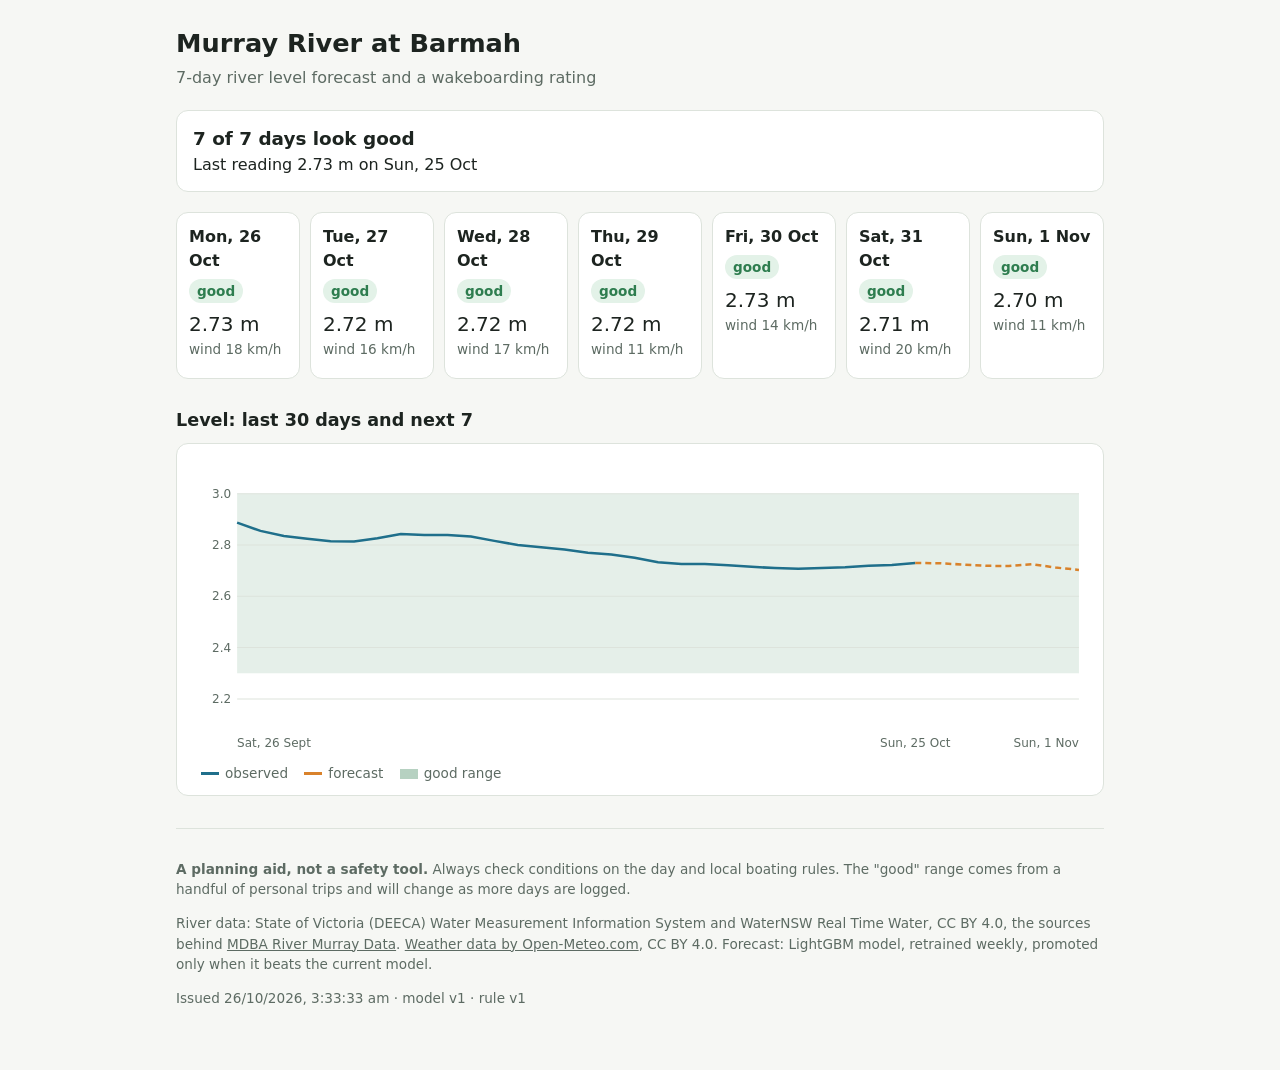
==== site/index.html @ 724bbcec "Add Step 9: inference pipeline, wakeboarding rule, static dashboard - rules/wakeboarding.yaml: good " ====
<!doctype html>
<html lang="en">
<head>
<meta charset="utf-8">
<meta name="viewport" content="width=device-width, initial-scale=1">
<title>Barmah River Forecast</title>
<meta name="description" content="7-day Murray River level forecast at Barmah with a wakeboarding rating.">
<style>
  :root {
    --bg: #f6f7f4; --card: #ffffff; --text: #1d2420; --muted: #5d6b63; --line: #dde3dc;
    --river: #1f6f8b; --forecast: #d9822b;
    --good: #2e7d4f; --good-bg: #e3f2e8; --marginal: #a26a00; --marginal-bg: #fbf0d9;
    --nogo: #b23a3a; --nogo-bg: #f8e1e1; --none: #5d6b63; --none-bg: #eceeea;
  }
  @media (prefers-color-scheme: dark) {
    :root:not([data-theme="light"]) {
      --bg: #121614; --card: #1b211e; --text: #e6ece8; --muted: #9aa8a0; --line: #2c3530;
      --river: #5fb3d1; --forecast: #f0a356;
      --good: #6fcf97; --good-bg: #1d3226; --marginal: #f2c14e; --marginal-bg: #3a3020;
      --nogo: #f08080; --nogo-bg: #3b2222; --none: #9aa8a0; --none-bg: #262c29;
    }
  }
  :root[data-theme="dark"] {
    --bg: #121614; --card: #1b211e; --text: #e6ece8; --muted: #9aa8a0; --line: #2c3530;
    --river: #5fb3d1; --forecast: #f0a356;
    --good: #6fcf97; --good-bg: #1d3226; --marginal: #f2c14e; --marginal-bg: #3a3020;
    --nogo: #f08080; --nogo-bg: #3b2222; --none: #9aa8a0; --none-bg: #262c29;
  }
  * { box-sizing: border-box; }
  body { margin: 0; background: var(--bg); color: var(--text);
         font: 16px/1.5 system-ui, -apple-system, "Segoe UI", sans-serif; }
  main { max-width: 960px; margin: 0 auto; padding: 24px 16px 48px; }
  h1 { font-size: 1.6rem; margin: 0 0 4px; }
  .sub { color: var(--muted); margin: 0 0 20px; }
  .status { background: var(--card); border: 1px solid var(--line); border-radius: 12px;
            padding: 14px 16px; margin-bottom: 20px; }
  .status strong { font-size: 1.15rem; }
  .days { display: grid; grid-template-columns: repeat(auto-fill, minmax(120px, 1fr)); gap: 10px; }
  .day { border-radius: 12px; padding: 12px; border: 1px solid var(--line); background: var(--card); }
  .day .date { font-weight: 600; }
  .day .rating { display: inline-block; margin: 6px 0; padding: 2px 8px; border-radius: 999px;
                 font-size: .85rem; font-weight: 600; }
  .good .rating { color: var(--good); background: var(--good-bg); }
  .marginal .rating { color: var(--marginal); background: var(--marginal-bg); }
  .no-go .rating { color: var(--nogo); background: var(--nogo-bg); }
  .none .rating { color: var(--none); background: var(--none-bg); }
  .day .num { font-size: 1.25rem; font-variant-numeric: tabular-nums; }
  .day .meta, .day .why { color: var(--muted); font-size: .85rem; }
  .day .why { margin-top: 6px; }
  section { margin-top: 28px; }
  h2 { font-size: 1.1rem; margin: 0 0 10px; }
  .chart { background: var(--card); border: 1px solid var(--line); border-radius: 12px; padding: 12px; }
  svg { width: 100%; height: auto; display: block; }
  .legend { color: var(--muted); font-size: .85rem; margin-top: 6px; }
  .legend span { display: inline-block; width: 18px; height: 3px; vertical-align: middle; margin: 0 6px 0 12px; }
  footer { margin-top: 32px; color: var(--muted); font-size: .85rem; border-top: 1px solid var(--line); padding-top: 16px; }
  footer a { color: inherit; }
  .error { color: var(--nogo); }
</style>
</head>
<body>
<main>
  <h1>Murray River at Barmah</h1>
  <p class="sub">7-day river level forecast and a wakeboarding rating</p>

  <div class="status" id="status">Loading forecast…</div>
  <div class="days" id="days"></div>

  <section>
    <h2>Level: last 30 days and next 7</h2>
    <div class="chart"><svg id="chart" viewBox="0 0 900 300" role="img" aria-label="River level chart"></svg>
      <div class="legend"><span style="background:var(--river)"></span>observed
        <span style="background:var(--forecast)"></span>forecast
        <span style="background:var(--good);opacity:.35;height:10px"></span>good range</div>
    </div>
  </section>

  <footer>
    <p><strong>A planning aid, not a safety tool.</strong> Always check conditions on the day and local boating rules.
       The "good" range comes from a handful of personal trips and will change as more days are logged.</p>
    <p>River data: State of Victoria (DEECA) Water Measurement Information System and WaterNSW Real Time Water,
       CC BY 4.0, the sources behind <a href="https://riverdata.mdba.gov.au/">MDBA River Murray Data</a>.
       <a href="https://open-meteo.com/">Weather data by Open-Meteo.com</a>, CC BY 4.0.
       Forecast: LightGBM model, retrained weekly, promoted only when it beats the current model.</p>
    <p id="meta"></p>
  </footer>
</main>

<script>
const RATING_CLASS = { "good": "good", "marginal": "marginal", "no-go": "no-go", "no forecast": "none" };
const GOOD = [2.30, 3.00]; // keep in sync with src/murray/rules/wakeboarding.yaml

const fmtDay = iso => new Date(iso + "T00:00:00").toLocaleDateString("en-AU",
  { weekday: "short", day: "numeric", month: "short" });

function el(tag, cls, text) {
  const e = document.createElement(tag);
  if (cls) e.className = cls;
  if (text !== undefined) e.textContent = text;
  return e;
}

function renderDays(days) {
  const box = document.getElementById("days");
  for (const d of days) {
    const card = el("div", "day " + (RATING_CLASS[d.rating] || "none"));
    card.append(el("div", "date", fmtDay(d.date)), el("div", "rating", d.rating),
      el("div", "num", d.level_m.toFixed(2) + " m"),
      el("div", "meta", d.wind_kmh == null ? "wind: n/a" : "wind " + Math.round(d.wind_kmh) + " km/h"),
      // Reasons only matter when a day isn't good.
      el("div", "why", d.rating === "good" ? "" : d.reasons.join(" · ")));
    box.append(card);
  }
}

function renderChart(history, days) {
  const svg = document.getElementById("chart");
  const W = 900, H = 300, L = 48, R = 12, T = 12, B = 32;
  const pts = [...history.map(p => ({ d: p.date, v: p.level_m, f: false })),
               ...days.map(p => ({ d: p.date, v: p.level_m, f: true }))];
  if (!pts.length) return;
  const vals = pts.map(p => p.v).concat(GOOD);
  const lo = Math.floor((Math.min(...vals) - 0.1) * 10) / 10, hi = Math.ceil((Math.max(...vals) + 0.1) * 10) / 10;
  const x = i => L + (W - L - R) * i / (pts.length - 1);
  const y = v => T + (H - T - B) * (1 - (v - lo) / (hi - lo));
  const ns = "http://www.w3.org/2000/svg";
  const add = (tag, attrs) => { const e = document.createElementNS(ns, tag);
    for (const [k, v] of Object.entries(attrs)) e.setAttribute(k, v); svg.append(e); return e; };
  const css = name => getComputedStyle(document.documentElement).getPropertyValue(name).trim();

  add("rect", { x: L, y: y(GOOD[1]), width: W - L - R, height: y(GOOD[0]) - y(GOOD[1]),
                fill: css("--good"), opacity: 0.12 });
  for (let v = lo; v <= hi + 1e-9; v += 0.1) {
    if (Math.round(v * 10) % 2) continue;
    add("line", { x1: L, x2: W - R, y1: y(v), y2: y(v), stroke: css("--line") });
    add("text", { x: L - 6, y: y(v) + 4, "text-anchor": "end", "font-size": 12, fill: css("--muted") })
      .textContent = v.toFixed(1);
  }
  const path = sel => sel.map(([p, i]) => `${x(i)},${y(p.v)}`).join(" ");
  const idx = pts.map((p, i) => [p, i]);
  const obs = idx.filter(([p]) => !p.f), fc = idx.filter(([p]) => p.f);
  add("polyline", { points: path(obs), fill: "none", stroke: css("--river"), "stroke-width": 2.5 });
  if (fc.length && obs.length) add("polyline", { points: path([obs[obs.length - 1], ...fc]), fill: "none",
    stroke: css("--forecast"), "stroke-width": 2.5, "stroke-dasharray": "6 4" });
  for (const i of [0, obs.length - 1, pts.length - 1]) {
    if (i < 0) continue;
    add("text", { x: x(i), y: H - 10, "text-anchor": i === 0 ? "start" : i === pts.length - 1 ? "end" : "middle",
                  "font-size": 12, fill: css("--muted") }).textContent = fmtDay(pts[i].d);
  }
}

fetch("forecast.json", { cache: "no-store" })
  .then(r => { if (!r.ok) throw new Error("HTTP " + r.status); return r.json(); })
  .then(f => {
    const status = document.getElementById("status");
    if (f.status !== "ok") {
      status.innerHTML = "";
      status.append(el("strong", null, "No forecast right now"), el("div", null, f.reason || ""));
    } else {
      const goodDays = f.days.filter(d => d.rating === "good").length;
      status.innerHTML = "";
      status.append(el("strong", null, `${goodDays} of ${f.days.length} days look good`),
        el("div", null, `Last reading ${f.observed_level_m.toFixed(2)} m on ${fmtDay(f.observed_date)}`));
      renderDays(f.days);
      renderChart(f.history, f.days);
    }
    document.getElementById("meta").textContent =
      `Issued ${new Date(f.issued_at).toLocaleString("en-AU")} · model v${f.model_version} · rule v${f.rule_version}`;
  })
  .catch(e => {
    const s = document.getElementById("status");
    s.innerHTML = "";
    s.append(el("strong", "error", "Could not load the forecast"), el("div", null, String(e)));
  });
</script>
</body>
</html>
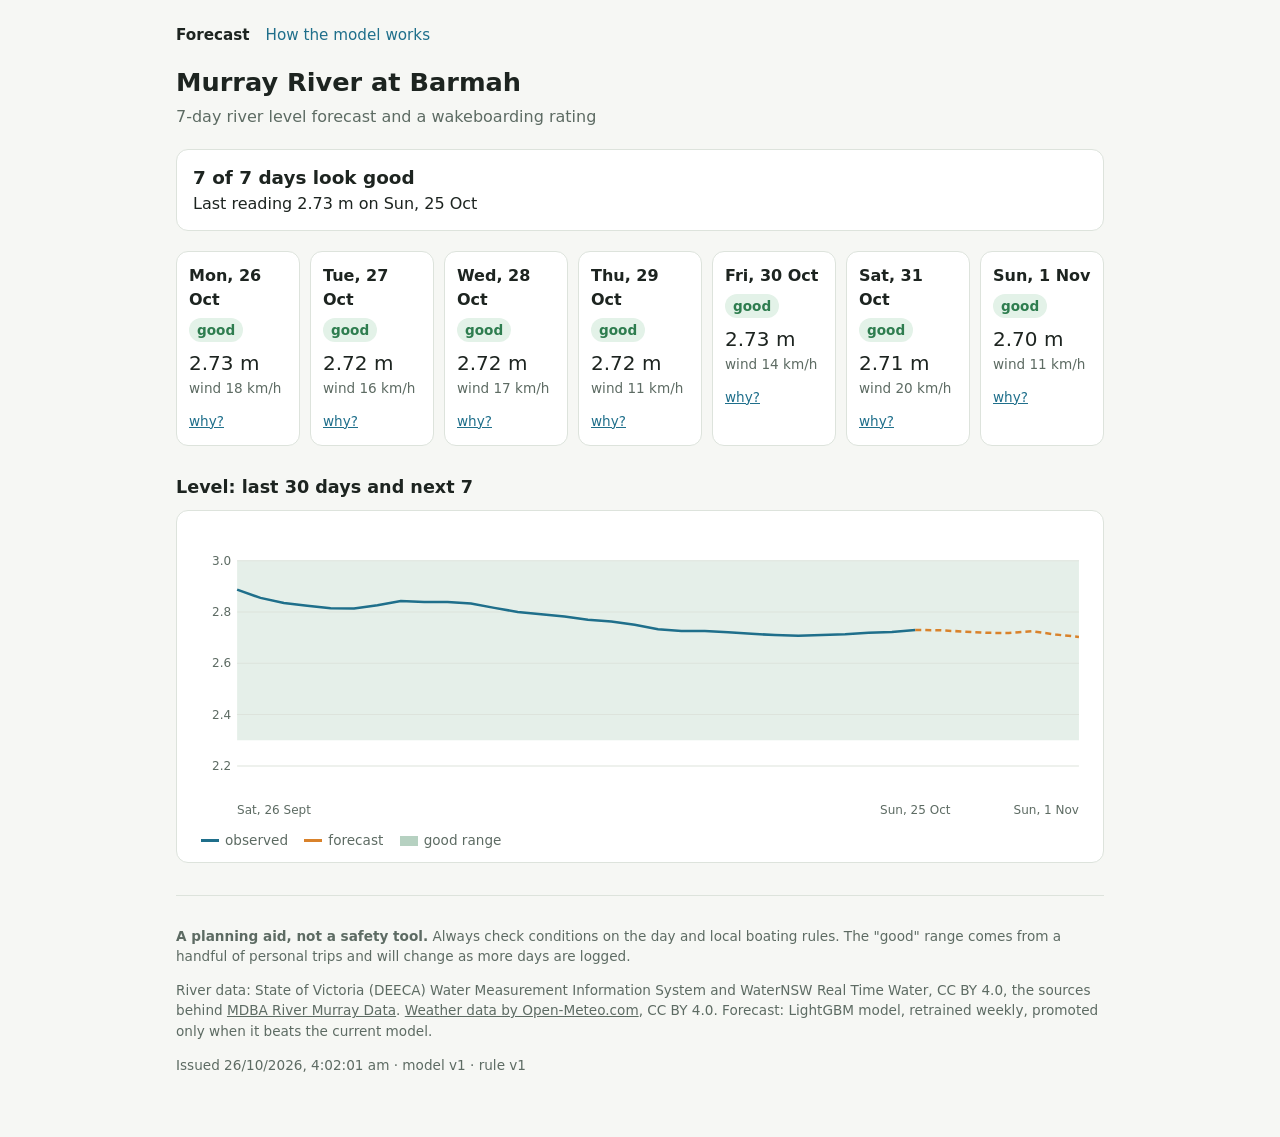
==== commit 470d96b7: "Add model explainability page: SHAP, backtest, MLflow registry history - BarmahForecaster.contributi" ====
--- a/site/index.html
+++ b/site/index.html
@@ -5,61 +5,11 @@
 <meta name="viewport" content="width=device-width, initial-scale=1">
 <title>Barmah River Forecast</title>
 <meta name="description" content="7-day Murray River level forecast at Barmah with a wakeboarding rating.">
-<style>
-  :root {
-    --bg: #f6f7f4; --card: #ffffff; --text: #1d2420; --muted: #5d6b63; --line: #dde3dc;
-    --river: #1f6f8b; --forecast: #d9822b;
-    --good: #2e7d4f; --good-bg: #e3f2e8; --marginal: #a26a00; --marginal-bg: #fbf0d9;
-    --nogo: #b23a3a; --nogo-bg: #f8e1e1; --none: #5d6b63; --none-bg: #eceeea;
-  }
-  @media (prefers-color-scheme: dark) {
-    :root:not([data-theme="light"]) {
-      --bg: #121614; --card: #1b211e; --text: #e6ece8; --muted: #9aa8a0; --line: #2c3530;
-      --river: #5fb3d1; --forecast: #f0a356;
-      --good: #6fcf97; --good-bg: #1d3226; --marginal: #f2c14e; --marginal-bg: #3a3020;
-      --nogo: #f08080; --nogo-bg: #3b2222; --none: #9aa8a0; --none-bg: #262c29;
-    }
-  }
-  :root[data-theme="dark"] {
-    --bg: #121614; --card: #1b211e; --text: #e6ece8; --muted: #9aa8a0; --line: #2c3530;
-    --river: #5fb3d1; --forecast: #f0a356;
-    --good: #6fcf97; --good-bg: #1d3226; --marginal: #f2c14e; --marginal-bg: #3a3020;
-    --nogo: #f08080; --nogo-bg: #3b2222; --none: #9aa8a0; --none-bg: #262c29;
-  }
-  * { box-sizing: border-box; }
-  body { margin: 0; background: var(--bg); color: var(--text);
-         font: 16px/1.5 system-ui, -apple-system, "Segoe UI", sans-serif; }
-  main { max-width: 960px; margin: 0 auto; padding: 24px 16px 48px; }
-  h1 { font-size: 1.6rem; margin: 0 0 4px; }
-  .sub { color: var(--muted); margin: 0 0 20px; }
-  .status { background: var(--card); border: 1px solid var(--line); border-radius: 12px;
-            padding: 14px 16px; margin-bottom: 20px; }
-  .status strong { font-size: 1.15rem; }
-  .days { display: grid; grid-template-columns: repeat(auto-fill, minmax(120px, 1fr)); gap: 10px; }
-  .day { border-radius: 12px; padding: 12px; border: 1px solid var(--line); background: var(--card); }
-  .day .date { font-weight: 600; }
-  .day .rating { display: inline-block; margin: 6px 0; padding: 2px 8px; border-radius: 999px;
-                 font-size: .85rem; font-weight: 600; }
-  .good .rating { color: var(--good); background: var(--good-bg); }
-  .marginal .rating { color: var(--marginal); background: var(--marginal-bg); }
-  .no-go .rating { color: var(--nogo); background: var(--nogo-bg); }
-  .none .rating { color: var(--none); background: var(--none-bg); }
-  .day .num { font-size: 1.25rem; font-variant-numeric: tabular-nums; }
-  .day .meta, .day .why { color: var(--muted); font-size: .85rem; }
-  .day .why { margin-top: 6px; }
-  section { margin-top: 28px; }
-  h2 { font-size: 1.1rem; margin: 0 0 10px; }
-  .chart { background: var(--card); border: 1px solid var(--line); border-radius: 12px; padding: 12px; }
-  svg { width: 100%; height: auto; display: block; }
-  .legend { color: var(--muted); font-size: .85rem; margin-top: 6px; }
-  .legend span { display: inline-block; width: 18px; height: 3px; vertical-align: middle; margin: 0 6px 0 12px; }
-  footer { margin-top: 32px; color: var(--muted); font-size: .85rem; border-top: 1px solid var(--line); padding-top: 16px; }
-  footer a { color: inherit; }
-  .error { color: var(--nogo); }
-</style>
+<link rel="stylesheet" href="style.css">
 </head>
 <body>
 <main>
+  <nav><a href="index.html" aria-current="page">Forecast</a><a href="model.html">How the model works</a></nav>
   <h1>Murray River at Barmah</h1>
   <p class="sub">7-day river level forecast and a wakeboarding rating</p>
 
@@ -109,6 +59,9 @@
       el("div", "meta", d.wind_kmh == null ? "wind: n/a" : "wind " + Math.round(d.wind_kmh) + " km/h"),
       // Reasons only matter when a day isn't good.
       el("div", "why", d.rating === "good" ? "" : d.reasons.join(" · ")));
+    const why = el("a", "why-link", "why?");
+    why.href = "model.html#day=" + d.date;
+    card.append(why);
     box.append(card);
   }
 }
--- a/site/style.css
+++ b/site/style.css
@@ -0,0 +1,71 @@
+:root {
+  --bg: #f6f7f4; --card: #ffffff; --text: #1d2420; --muted: #5d6b63; --line: #dde3dc;
+  --river: #1f6f8b; --forecast: #d9822b;
+  --good: #2e7d4f; --good-bg: #e3f2e8; --marginal: #a26a00; --marginal-bg: #fbf0d9;
+  --nogo: #b23a3a; --nogo-bg: #f8e1e1; --none: #5d6b63; --none-bg: #eceeea;
+}
+@media (prefers-color-scheme: dark) {
+  :root:not([data-theme="light"]) {
+    --bg: #121614; --card: #1b211e; --text: #e6ece8; --muted: #9aa8a0; --line: #2c3530;
+    --river: #5fb3d1; --forecast: #f0a356;
+    --good: #6fcf97; --good-bg: #1d3226; --marginal: #f2c14e; --marginal-bg: #3a3020;
+    --nogo: #f08080; --nogo-bg: #3b2222; --none: #9aa8a0; --none-bg: #262c29;
+  }
+}
+:root[data-theme="dark"] {
+  --bg: #121614; --card: #1b211e; --text: #e6ece8; --muted: #9aa8a0; --line: #2c3530;
+  --river: #5fb3d1; --forecast: #f0a356;
+  --good: #6fcf97; --good-bg: #1d3226; --marginal: #f2c14e; --marginal-bg: #3a3020;
+  --nogo: #f08080; --nogo-bg: #3b2222; --none: #9aa8a0; --none-bg: #262c29;
+}
+* { box-sizing: border-box; }
+body { margin: 0; background: var(--bg); color: var(--text);
+       font: 16px/1.5 system-ui, -apple-system, "Segoe UI", sans-serif; }
+main { max-width: 960px; margin: 0 auto; padding: 24px 16px 48px; }
+h1 { font-size: 1.6rem; margin: 0 0 4px; }
+.sub { color: var(--muted); margin: 0 0 20px; }
+.status { background: var(--card); border: 1px solid var(--line); border-radius: 12px;
+          padding: 14px 16px; margin-bottom: 20px; }
+.status strong { font-size: 1.15rem; }
+.days { display: grid; grid-template-columns: repeat(auto-fill, minmax(120px, 1fr)); gap: 10px; }
+.day { border-radius: 12px; padding: 12px; border: 1px solid var(--line); background: var(--card); }
+.day .date { font-weight: 600; }
+.day .rating { display: inline-block; margin: 6px 0; padding: 2px 8px; border-radius: 999px;
+               font-size: .85rem; font-weight: 600; }
+.good .rating { color: var(--good); background: var(--good-bg); }
+.marginal .rating { color: var(--marginal); background: var(--marginal-bg); }
+.no-go .rating { color: var(--nogo); background: var(--nogo-bg); }
+.none .rating { color: var(--none); background: var(--none-bg); }
+.day .num { font-size: 1.25rem; font-variant-numeric: tabular-nums; }
+.day .meta, .day .why { color: var(--muted); font-size: .85rem; }
+.day .why { margin-top: 6px; }
+section { margin-top: 28px; }
+h2 { font-size: 1.1rem; margin: 0 0 10px; }
+.chart { background: var(--card); border: 1px solid var(--line); border-radius: 12px; padding: 12px; }
+svg { width: 100%; height: auto; display: block; }
+.legend { color: var(--muted); font-size: .85rem; margin-top: 6px; }
+.legend span { display: inline-block; width: 18px; height: 3px; vertical-align: middle; margin: 0 6px 0 12px; }
+footer { margin-top: 32px; color: var(--muted); font-size: .85rem; border-top: 1px solid var(--line); padding-top: 16px; }
+footer a { color: inherit; }
+.error { color: var(--nogo); }
+
+/* --- shared extras (nav, model page) --- */
+nav { display: flex; gap: 16px; margin-bottom: 16px; font-size: .95rem; }
+nav a { color: var(--river); text-decoration: none; }
+nav a[aria-current="page"] { color: var(--text); font-weight: 600; }
+.why-link { display: inline-block; margin-top: 6px; font-size: .85rem; color: var(--river); }
+.picker { display: flex; flex-wrap: wrap; gap: 6px; margin: 0 0 12px; }
+.picker button { font: inherit; font-size: .85rem; padding: 4px 10px; border-radius: 999px;
+                 border: 1px solid var(--line); background: var(--card); color: var(--text); cursor: pointer; }
+.picker button[aria-pressed="true"] { background: var(--river); border-color: var(--river); color: var(--bg); }
+.caption { margin: 8px 0 0; }
+.note { color: var(--muted); font-size: .9rem; }
+table { border-collapse: collapse; width: 100%; font-size: .9rem; font-variant-numeric: tabular-nums; }
+th, td { text-align: left; padding: 6px 8px; border-bottom: 1px solid var(--line); }
+th { color: var(--muted); font-weight: 600; }
+tr.champion td { background: var(--good-bg); }
+.scroll { overflow-x: auto; }
+.toggle { font: inherit; font-size: .85rem; background: none; border: 0; color: var(--river);
+          cursor: pointer; padding: 0; margin-top: 8px; }
+ul.limits { padding-left: 20px; margin: 0; }
+ul.limits li { margin-bottom: 6px; }
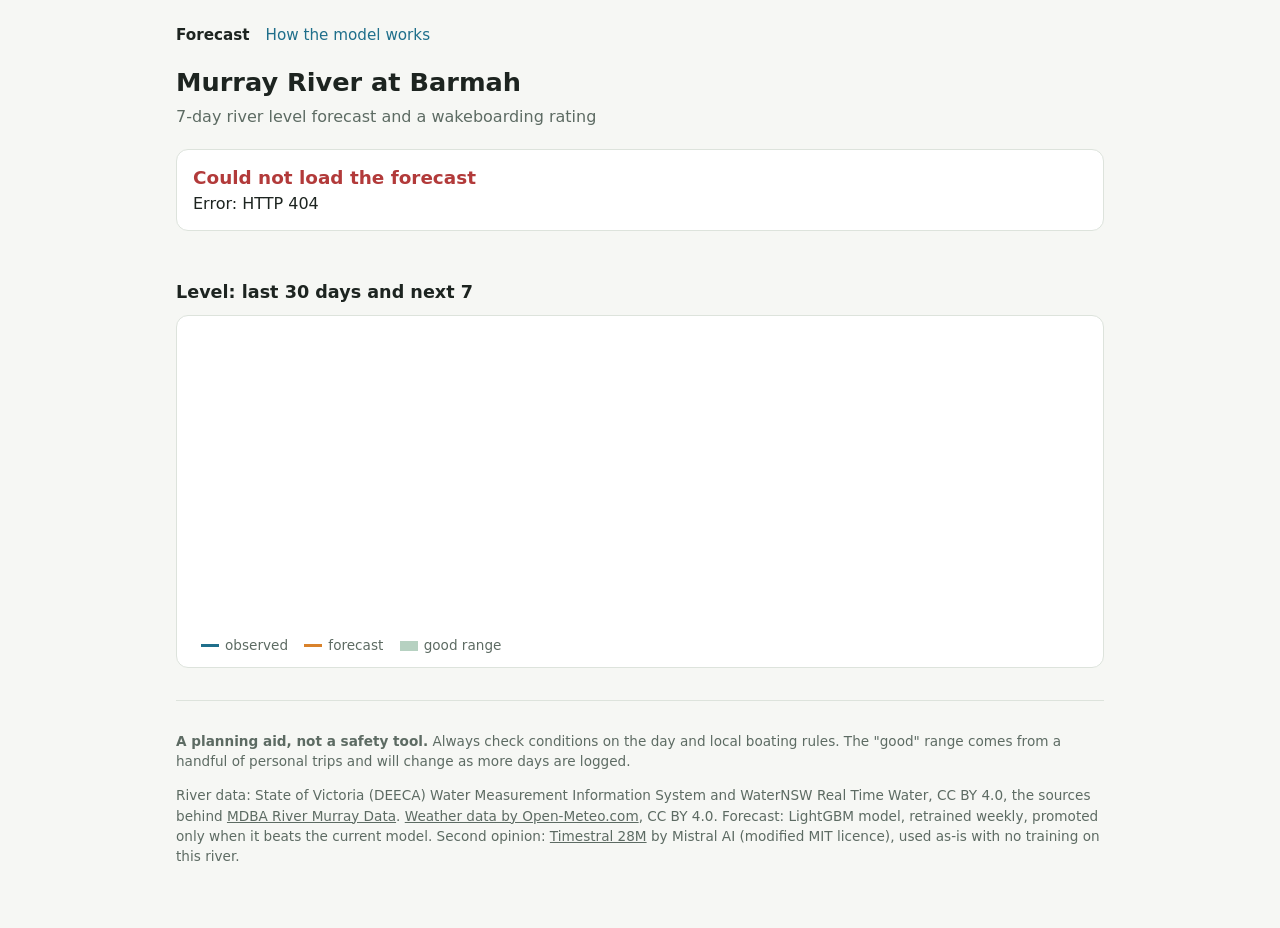
==== commit 444e5be3: "Add Timestral 28M zero-shot second opinion alongside LightGBM - Backtest both variants (Barmah only," ====
--- a/site/index.html
+++ b/site/index.html
@@ -16,11 +16,18 @@
   <div class="status" id="status">Loading forecast…</div>
   <div class="days" id="days"></div>
 
+  <section id="second" hidden>
+    <h2 class="second-head">Second opinion: <span>Timestral 28M</span> (zero-shot)</h2>
+    <p class="note" id="second-note"></p>
+    <div class="days second" id="second-days"></div>
+  </section>
+
   <section>
     <h2>Level: last 30 days and next 7</h2>
     <div class="chart"><svg id="chart" viewBox="0 0 900 300" role="img" aria-label="River level chart"></svg>
       <div class="legend"><span style="background:var(--river)"></span>observed
         <span style="background:var(--forecast)"></span>forecast
+        <span class="second-legend" style="background:var(--second)" hidden></span><b class="second-legend" hidden>Timestral median + 80% range</b>
         <span style="background:var(--good);opacity:.35;height:10px"></span>good range</div>
     </div>
   </section>
@@ -31,7 +38,9 @@
     <p>River data: State of Victoria (DEECA) Water Measurement Information System and WaterNSW Real Time Water,
        CC BY 4.0, the sources behind <a href="https://riverdata.mdba.gov.au/">MDBA River Murray Data</a>.
        <a href="https://open-meteo.com/">Weather data by Open-Meteo.com</a>, CC BY 4.0.
-       Forecast: LightGBM model, retrained weekly, promoted only when it beats the current model.</p>
+       Forecast: LightGBM model, retrained weekly, promoted only when it beats the current model.
+       Second opinion: <a href="https://huggingface.co/mistralai/Timestral-28M">Timestral 28M</a> by Mistral AI
+       (modified MIT licence), used as-is with no training on this river.</p>
     <p id="meta"></p>
   </footer>
 </main>
@@ -66,13 +75,42 @@
   }
 }
 
-function renderChart(history, days) {
+function renderSecond(so) {
+  const sec = document.getElementById("second"), note = document.getElementById("second-note");
+  sec.hidden = false;
+  if (!so || so.status !== "ok") {
+    note.textContent = "Not available for this forecast" + (so && so.reason ? ": " + so.reason : ".");
+    return;
+  }
+  note.textContent = "A general-purpose time-series model from Mistral, never trained on this river. " +
+    "It reads Barmah's and Yarrawonga's level history and gives a range: 8 in 10 outcomes should fall inside it. " +
+    (so.calibrated
+      ? `In testing it did ${Math.round(so.coverage80 * 100)}% of the time, so the chance of a good level is shown.`
+      : `In testing that held only ${Math.round(so.coverage80 * 100)}% of the time, so no chances are shown.`);
+  const box = document.getElementById("second-days");
+  for (const d of so.days) {
+    const card = el("div", "day " + (RATING_CLASS[d.rating] || "none"));
+    card.append(el("div", "date", fmtDay(d.date)), el("div", "rating", d.rating),
+      el("div", "num", d.level_m.toFixed(2) + " m"),
+      el("div", "range", "80% range"), el("div", "range", `${d.q10_m.toFixed(2)}–${d.q90_m.toFixed(2)} m`));
+    // The model's quantiles stop at 1% and 99%: it can't resolve odds beyond those.
+    const p = d.p_good_level;
+    if (p != null)
+      card.append(el("div", "pgood", (p >= 0.99 ? ">99%" : p <= 0.01 ? "<1%" : Math.round(p * 100) + "%") +
+        " chance of a good level"));
+    card.append(el("div", "why", d.rating === "good" ? "" : d.reasons.join(" · ")));
+    box.append(card);
+  }
+}
+
+function renderChart(history, days, second) {
   const svg = document.getElementById("chart");
   const W = 900, H = 300, L = 48, R = 12, T = 12, B = 32;
   const pts = [...history.map(p => ({ d: p.date, v: p.level_m, f: false })),
                ...days.map(p => ({ d: p.date, v: p.level_m, f: true }))];
   if (!pts.length) return;
-  const vals = pts.map(p => p.v).concat(GOOD);
+  const so = second && second.status === "ok" ? second.days : [];
+  const vals = pts.map(p => p.v).concat(GOOD, so.flatMap(d => [d.q10_m, d.q90_m]));
   const lo = Math.floor((Math.min(...vals) - 0.1) * 10) / 10, hi = Math.ceil((Math.max(...vals) + 0.1) * 10) / 10;
   const x = i => L + (W - L - R) * i / (pts.length - 1);
   const y = v => T + (H - T - B) * (1 - (v - lo) / (hi - lo));
@@ -95,6 +133,15 @@
   add("polyline", { points: path(obs), fill: "none", stroke: css("--river"), "stroke-width": 2.5 });
   if (fc.length && obs.length) add("polyline", { points: path([obs[obs.length - 1], ...fc]), fill: "none",
     stroke: css("--forecast"), "stroke-width": 2.5, "stroke-dasharray": "6 4" });
+  if (so.length && obs.length) {  // second opinion: 80% band + median, aligned to the same days
+    const last = obs[obs.length - 1], xi = d => history.length + so.indexOf(d);
+    const band = [`${x(last[1])},${y(last[0].v)}`, ...so.map(d => `${x(xi(d))},${y(d.q90_m)}`),
+                  ...[...so].reverse().map(d => `${x(xi(d))},${y(d.q10_m)}`)];
+    add("polygon", { points: band.join(" "), fill: css("--second"), opacity: 0.15 });
+    add("polyline", { points: [`${x(last[1])},${y(last[0].v)}`, ...so.map(d => `${x(xi(d))},${y(d.level_m)}`)].join(" "),
+      fill: "none", stroke: css("--second"), "stroke-width": 2, "stroke-dasharray": "2 3" });
+    document.querySelectorAll(".second-legend").forEach(e => { e.hidden = false; });
+  }
   for (const i of [0, obs.length - 1, pts.length - 1]) {
     if (i < 0) continue;
     add("text", { x: x(i), y: H - 10, "text-anchor": i === 0 ? "start" : i === pts.length - 1 ? "end" : "middle",
@@ -115,7 +162,8 @@
       status.append(el("strong", null, `${goodDays} of ${f.days.length} days look good`),
         el("div", null, `Last reading ${f.observed_level_m.toFixed(2)} m on ${fmtDay(f.observed_date)}`));
       renderDays(f.days);
-      renderChart(f.history, f.days);
+      renderSecond(f.second_opinion);
+      renderChart(f.history, f.days, f.second_opinion);
     }
     document.getElementById("meta").textContent =
       `Issued ${new Date(f.issued_at).toLocaleString("en-AU")} · model v${f.model_version} · rule v${f.rule_version}`;
--- a/site/style.css
+++ b/site/style.css
@@ -1,20 +1,20 @@
 :root {
   --bg: #f6f7f4; --card: #ffffff; --text: #1d2420; --muted: #5d6b63; --line: #dde3dc;
-  --river: #1f6f8b; --forecast: #d9822b;
+  --river: #1f6f8b; --forecast: #d9822b; --second: #7b5ea7;
   --good: #2e7d4f; --good-bg: #e3f2e8; --marginal: #a26a00; --marginal-bg: #fbf0d9;
   --nogo: #b23a3a; --nogo-bg: #f8e1e1; --none: #5d6b63; --none-bg: #eceeea;
 }
 @media (prefers-color-scheme: dark) {
   :root:not([data-theme="light"]) {
     --bg: #121614; --card: #1b211e; --text: #e6ece8; --muted: #9aa8a0; --line: #2c3530;
-    --river: #5fb3d1; --forecast: #f0a356;
+    --river: #5fb3d1; --forecast: #f0a356; --second: #b49be0;
     --good: #6fcf97; --good-bg: #1d3226; --marginal: #f2c14e; --marginal-bg: #3a3020;
     --nogo: #f08080; --nogo-bg: #3b2222; --none: #9aa8a0; --none-bg: #262c29;
   }
 }
 :root[data-theme="dark"] {
   --bg: #121614; --card: #1b211e; --text: #e6ece8; --muted: #9aa8a0; --line: #2c3530;
-  --river: #5fb3d1; --forecast: #f0a356;
+  --river: #5fb3d1; --forecast: #f0a356; --second: #b49be0;
   --good: #6fcf97; --good-bg: #1d3226; --marginal: #f2c14e; --marginal-bg: #3a3020;
   --nogo: #f08080; --nogo-bg: #3b2222; --none: #9aa8a0; --none-bg: #262c29;
 }
@@ -69,3 +69,13 @@
           cursor: pointer; padding: 0; margin-top: 8px; }
 ul.limits { padding-left: 20px; margin: 0; }
 ul.limits li { margin-bottom: 6px; }
+
+/* Second opinion (Timestral): same cards, quieter, with a purple accent. */
+.second-head { margin: 22px 0 4px; font-size: 1.05rem; }
+.second-head span { color: var(--second); }
+.days.second .day { border-left: 3px solid var(--second); }
+.day .range { color: var(--muted); font-size: .8rem; font-variant-numeric: tabular-nums; white-space: nowrap; }
+.legend b { font-weight: normal; }
+.legend [hidden] { display: none; }
+.day .pgood { font-size: .85rem; margin-top: 4px; }
+tr.second td:first-child { box-shadow: inset 3px 0 0 var(--second); }
